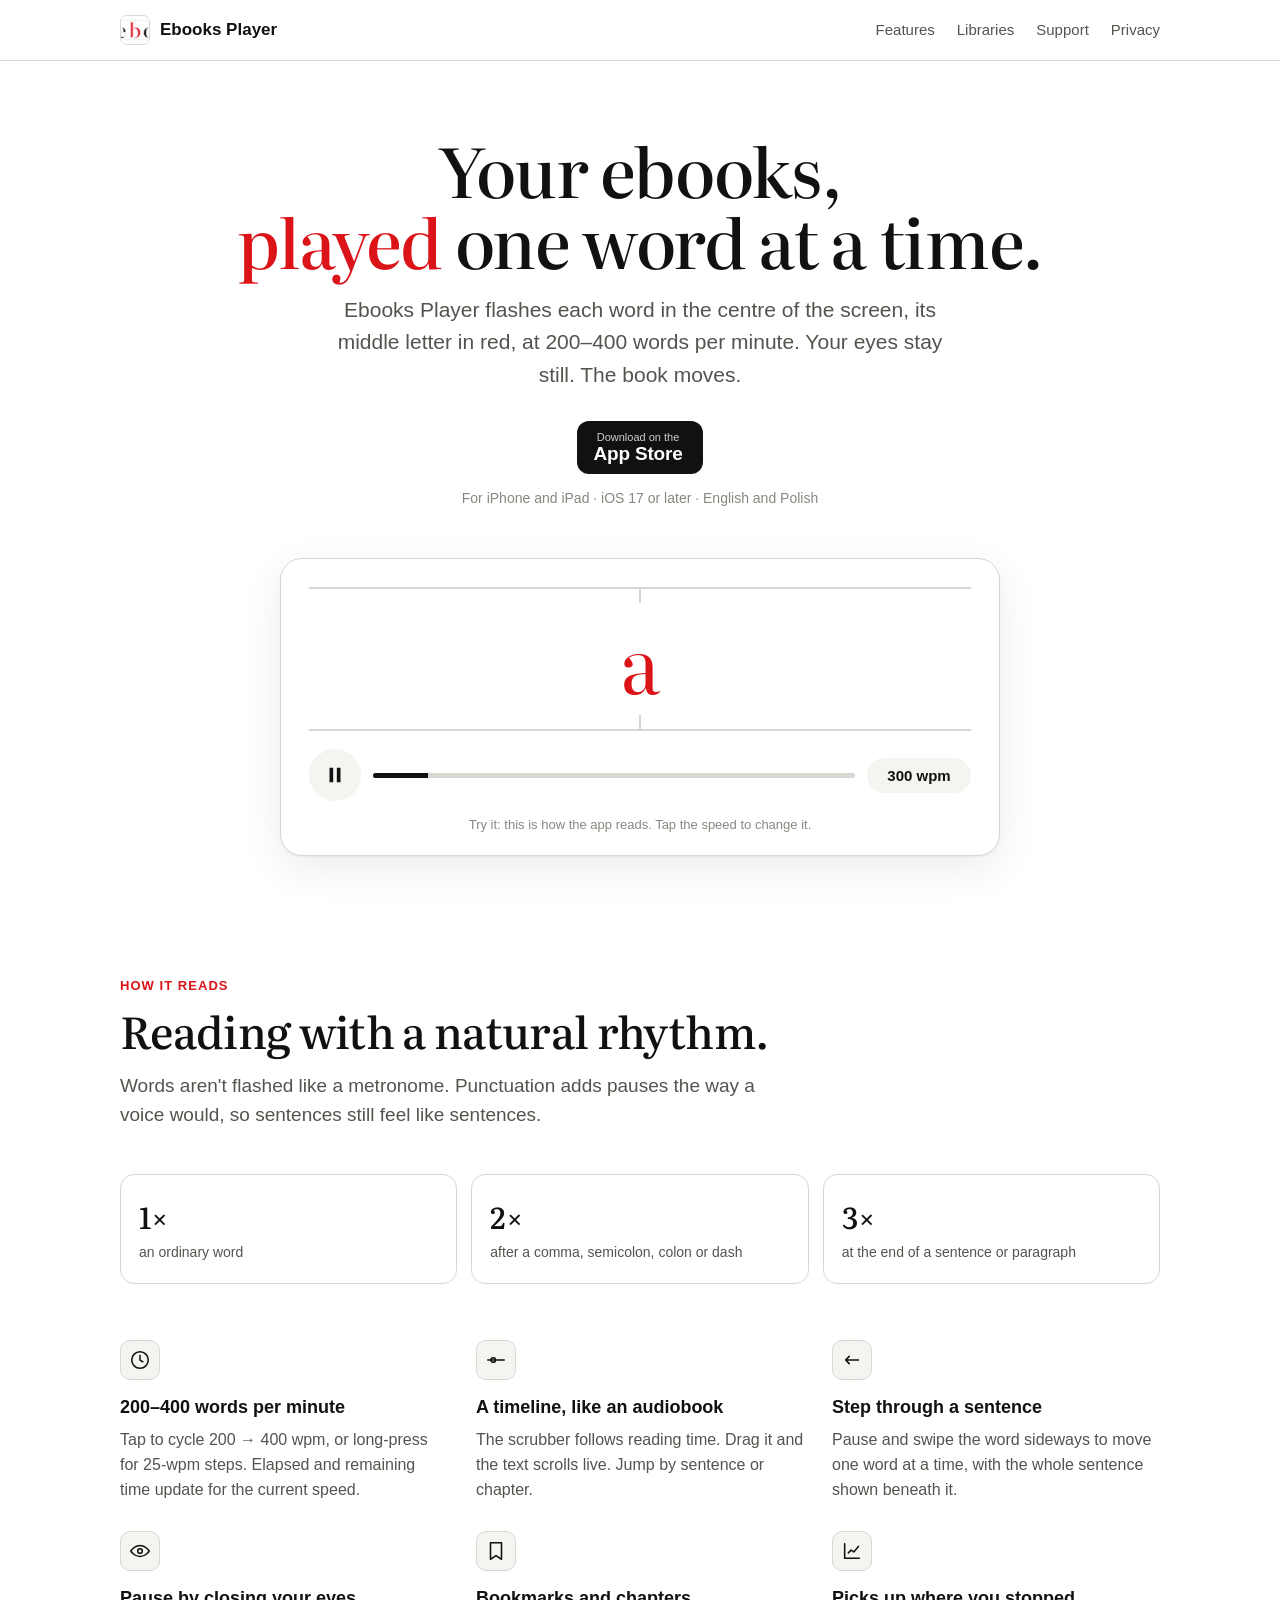
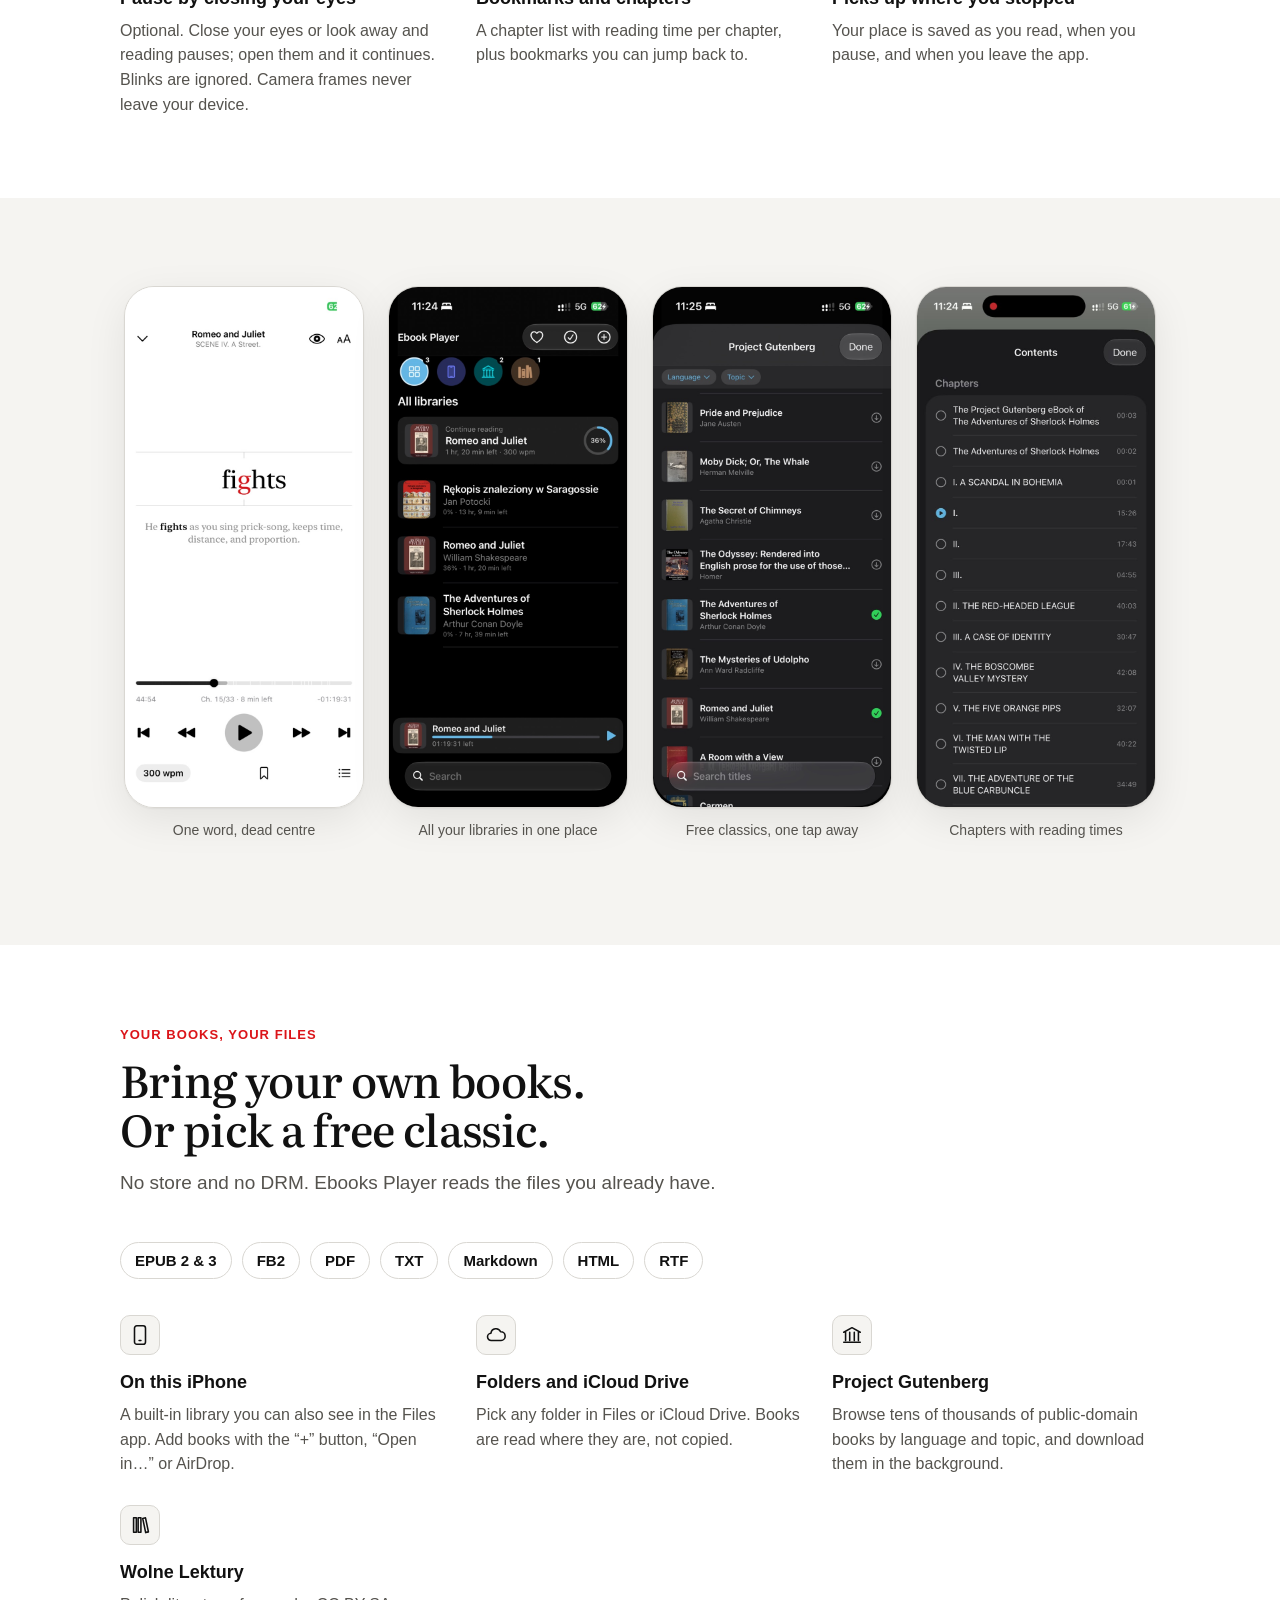
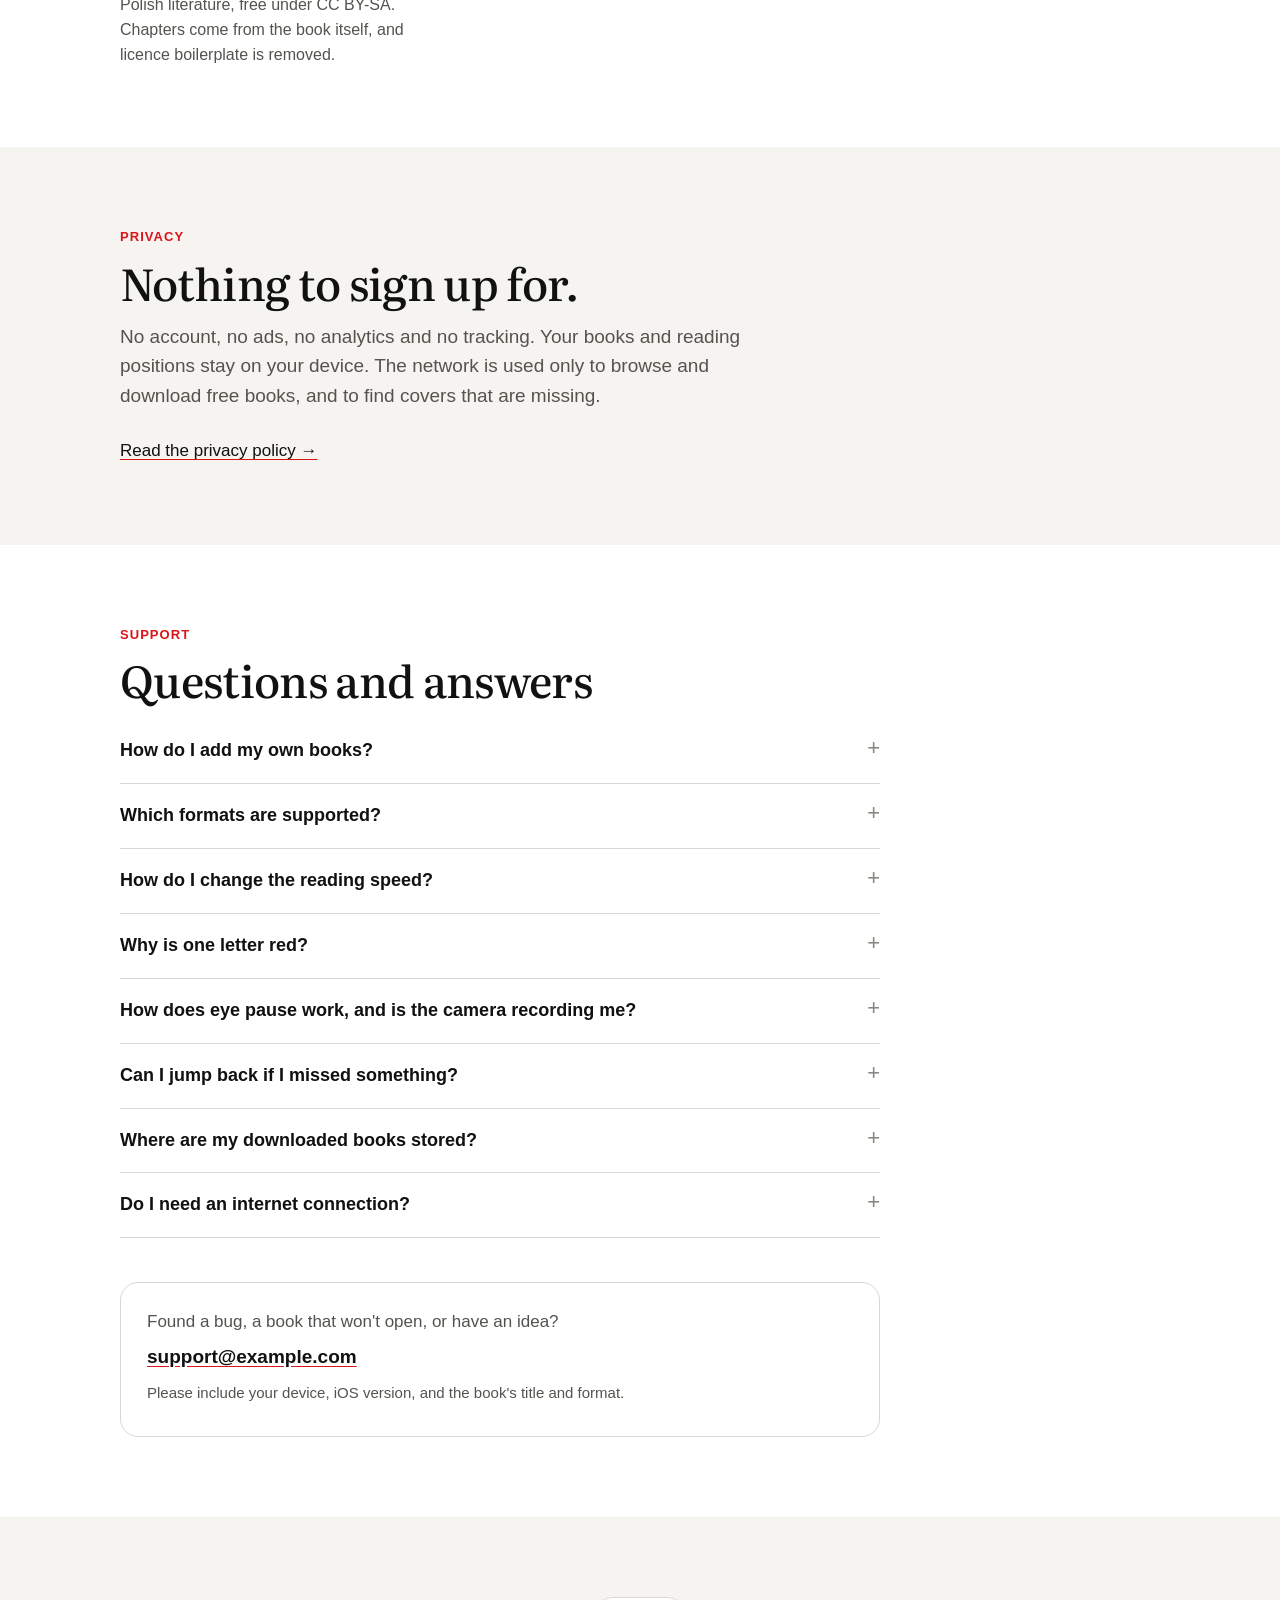
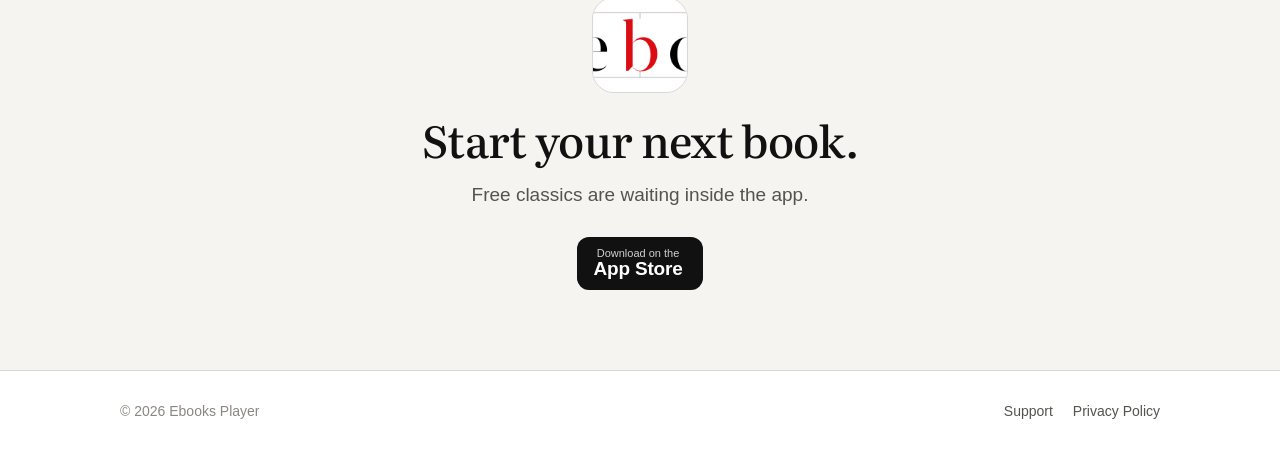
==== index.html @ f1ff6e3a "first commit" ====
<!doctype html>
<html lang="en">
<head>
  <meta charset="utf-8">
  <meta name="viewport" content="width=device-width, initial-scale=1">
  <title>Ebooks Player — read books one word at a time</title>
  <meta name="description" content="Ebooks Player shows your ebooks one word at a time, at 200–400 words per minute. EPUB, FB2, PDF, TXT and more. Free classics from Project Gutenberg and Wolne Lektury. No account, no tracking.">
  <!-- Replace idXXXXXXXXXX with the App Store ID to show Safari's Smart App Banner. -->
  <!-- <meta name="apple-itunes-app" content="app-id=XXXXXXXXXX"> -->
  <meta property="og:title" content="Ebooks Player">
  <meta property="og:description" content="Your ebooks, played one word at a time.">
  <meta property="og:image" content="assets/icon.png">
  <meta name="theme-color" content="#ffffff" media="(prefers-color-scheme: light)">
  <meta name="theme-color" content="#0d0d0d" media="(prefers-color-scheme: dark)">
  <link rel="icon" type="image/png" href="assets/favicon.png">
  <link rel="apple-touch-icon" href="assets/apple-touch-icon.png">
  <link rel="preconnect" href="https://fonts.googleapis.com">
  <link rel="preconnect" href="https://fonts.gstatic.com" crossorigin>
  <link href="https://fonts.googleapis.com/css2?family=Literata:opsz,wght@7..72,400;7..72,500&display=swap" rel="stylesheet">
  <link rel="stylesheet" href="style.css">
</head>
<body>

<header class="site-header">
  <div class="wrap">
    <a class="brand" href="#top"><img src="assets/favicon.png" alt="">Ebooks Player</a>
    <nav class="nav">
      <a class="opt" href="#features">Features</a>
      <a class="opt" href="#libraries">Libraries</a>
      <a href="#support">Support</a>
      <a href="privacy.html">Privacy</a>
    </nav>
  </div>
</header>

<main id="top">

  <div class="hero wrap">
    <h1>Your ebooks,<br><em>played</em> one word at a time.</h1>
    <p class="lede">Ebooks Player flashes each word in the centre of the screen, its middle letter in red, at 200–400 words per minute. Your eyes stay still. The book moves.</p>
    <!-- TODO: replace the href with the App Store link, e.g. https://apps.apple.com/app/idXXXXXXXXXX -->
    <a class="store-btn app-store-link" href="#">
      <span><small>Download on the</small><strong>App Store</strong></span>
    </a>
    <p class="meta">For iPhone and iPad · iOS 17 or later · English and Polish</p>

    <div class="demo" aria-label="Live demo of the reader">
      <div class="demo-frame">
        <div class="word" id="word" aria-live="off"><span class="b"></span><span class="p"></span><span class="a"></span></div>
      </div>
      <div class="demo-controls">
        <button class="demo-play" id="play" aria-label="Pause"></button>
        <div class="demo-progress"><i id="bar"></i></div>
        <button class="pill" id="speed" aria-label="Change speed">300 wpm</button>
      </div>
      <p class="demo-note">Try it: this is how the app reads. Tap the speed to change it.</p>
    </div>
  </div>

  <section id="features">
    <div class="wrap">
      <p class="eyebrow">How it reads</p>
      <h2>Reading with a natural rhythm.</h2>
      <p class="section-lede">Words aren't flashed like a metronome. Punctuation adds pauses the way a voice would, so sentences still feel like sentences.</p>
      <div class="rhythm">
        <div><b>1×</b><span>an ordinary word</span></div>
        <div><b>2×</b><span>after a comma, semicolon, colon or dash</span></div>
        <div><b>3×</b><span>at the end of a sentence or paragraph</span></div>
      </div>

      <div class="grid" style="margin-top:56px">
        <div class="feature">
          <div class="ico"><svg viewBox="0 0 24 24"><circle cx="12" cy="12" r="9"/><path d="M12 7v5l3 2"/></svg></div>
          <h3>200–400 words per minute</h3>
          <p>Tap to cycle 200 → 400 wpm, or long-press for 25-wpm steps. Elapsed and remaining time update for the current speed.</p>
        </div>
        <div class="feature">
          <div class="ico"><svg viewBox="0 0 24 24"><path d="M3 12h18"/><circle cx="9" cy="12" r="2.5"/></svg></div>
          <h3>A timeline, like an audiobook</h3>
          <p>The scrubber follows reading time. Drag it and the text scrolls live. Jump by sentence or chapter.</p>
        </div>
        <div class="feature">
          <div class="ico"><svg viewBox="0 0 24 24"><path d="M5 12h14M5 12l4-4M5 12l4 4"/></svg></div>
          <h3>Step through a sentence</h3>
          <p>Pause and swipe the word sideways to move one word at a time, with the whole sentence shown beneath it.</p>
        </div>
        <div class="feature">
          <div class="ico"><svg viewBox="0 0 24 24"><path d="M2 12s3.5-6 10-6 10 6 10 6-3.5 6-10 6S2 12 2 12z"/><circle cx="12" cy="12" r="2.5"/></svg></div>
          <h3>Pause by closing your eyes</h3>
          <p>Optional. Close your eyes or look away and reading pauses; open them and it continues. Blinks are ignored. Camera frames never leave your device.</p>
        </div>
        <div class="feature">
          <div class="ico"><svg viewBox="0 0 24 24"><path d="M6 3h12v18l-6-4-6 4z"/></svg></div>
          <h3>Bookmarks and chapters</h3>
          <p>A chapter list with reading time per chapter, plus bookmarks you can jump back to.</p>
        </div>
        <div class="feature">
          <div class="ico"><svg viewBox="0 0 24 24"><path d="M4 4v16h16"/><path d="M8 14l3-3 3 2 5-6"/></svg></div>
          <h3>Picks up where you stopped</h3>
          <p>Your place is saved as you read, when you pause, and when you leave the app.</p>
        </div>
      </div>
    </div>
  </section>

  <section class="alt" aria-label="Screenshots">
    <div class="wrap">
      <div class="shots">
        <figure><img src="assets/reader.jpg" alt="The reader showing the word 'fights' with a red 'g' and the sentence below" loading="lazy"><figcaption>One word, dead centre</figcaption></figure>
        <figure><img src="assets/library.jpg" alt="The library with Romeo and Juliet, Sherlock Holmes and a Polish classic" loading="lazy"><figcaption>All your libraries in one place</figcaption></figure>
        <figure><img src="assets/gutenberg.jpg" alt="Browsing Project Gutenberg with download buttons" loading="lazy"><figcaption>Free classics, one tap away</figcaption></figure>
        <figure><img src="assets/contents.jpg" alt="Chapter list of The Adventures of Sherlock Holmes with reading times" loading="lazy"><figcaption>Chapters with reading times</figcaption></figure>
      </div>
    </div>
  </section>

  <section id="libraries">
    <div class="wrap">
      <p class="eyebrow">Your books, your files</p>
      <h2>Bring your own books.<br>Or pick a free classic.</h2>
      <p class="section-lede">No store and no DRM. Ebooks Player reads the files you already have.</p>
      <ul class="chips" aria-label="Supported formats">
        <li>EPUB 2 &amp; 3</li><li>FB2</li><li>PDF</li><li>TXT</li><li>Markdown</li><li>HTML</li><li>RTF</li>
      </ul>
      <div class="grid">
        <div class="feature">
          <div class="ico"><svg viewBox="0 0 24 24"><rect x="6" y="2" width="12" height="20" rx="2.5"/><path d="M11 18h2"/></svg></div>
          <h3>On this iPhone</h3>
          <p>A built-in library you can also see in the Files app. Add books with the “+” button, “Open in…” or AirDrop.</p>
        </div>
        <div class="feature">
          <div class="ico"><svg viewBox="0 0 24 24"><path d="M7 18a4 4 0 0 1-.5-8A5.5 5.5 0 0 1 17 8.5 4.5 4.5 0 0 1 17.5 18z"/></svg></div>
          <h3>Folders and iCloud Drive</h3>
          <p>Pick any folder in Files or iCloud Drive. Books are read where they are, not copied.</p>
        </div>
        <div class="feature">
          <div class="ico"><svg viewBox="0 0 24 24"><path d="M3 9l9-5 9 5M5 9v9M9.5 9v9M14.5 9v9M19 9v9M3 20h18"/></svg></div>
          <h3>Project Gutenberg</h3>
          <p>Browse tens of thousands of public-domain books by language and topic, and download them in the background.</p>
        </div>
        <div class="feature">
          <div class="ico"><svg viewBox="0 0 24 24"><path d="M5 4h3v16H5zM10 4h3v16h-3zM15 5l3-.8 3.2 15.3-3 .8z"/></svg></div>
          <h3>Wolne Lektury</h3>
          <p>Polish literature, free under CC BY-SA. Chapters come from the book itself, and licence boilerplate is removed.</p>
        </div>
      </div>
    </div>
  </section>

  <section class="alt">
    <div class="wrap">
      <p class="eyebrow">Privacy</p>
      <h2>Nothing to sign up for.</h2>
      <p class="section-lede" style="margin-bottom:28px">No account, no ads, no analytics and no tracking. Your books and reading positions stay on your device. The network is used only to browse and download free books, and to find covers that are missing.</p>
      <a href="privacy.html">Read the privacy policy →</a>
    </div>
  </section>

  <section id="support">
    <div class="wrap">
      <p class="eyebrow">Support</p>
      <h2>Questions and answers</h2>
      <div class="faq">
        <details>
          <summary>How do I add my own books?</summary>
          <p>Tap “+” on the home screen and choose a file or a folder. You can also share a book to Ebooks Player from another app with “Open in…”, send it by AirDrop, or copy it into the Ebooks Player folder in the Files app.</p>
        </details>
        <details>
          <summary>Which formats are supported?</summary>
          <p>EPUB 2 and 3, FB2, PDF, TXT, Markdown, HTML and RTF. Books protected with DRM can't be opened. Scanned PDFs without a text layer have no words to show.</p>
        </details>
        <details>
          <summary>How do I change the reading speed?</summary>
          <p>Tap the “wpm” button in the reader to cycle through 200, 250, 300, 350 and 400 words per minute. Long-press it to adjust in steps of 25.</p>
        </details>
        <details>
          <summary>Why is one letter red?</summary>
          <p>The red letter is the middle of the word, and it always sits at the exact centre of the screen. Your eyes stay on one spot and don't have to jump along a line.</p>
        </details>
        <details>
          <summary>How does eye pause work, and is the camera recording me?</summary>
          <p>Eye pause is off until you turn it on with the eye button in the reader. It uses the front camera to notice when your eyes are closed (for about half a second) or when you look away (for about 1.5 seconds). Frames are analysed on the device and are never saved or sent anywhere. The camera turns off after 5 minutes of eye pause.</p>
        </details>
        <details>
          <summary>Can I jump back if I missed something?</summary>
          <p>Yes. Go back a sentence or a chapter with the buttons, drag the timeline, or pause and swipe the word to step back one word at a time.</p>
        </details>
        <details>
          <summary>Where are my downloaded books stored?</summary>
          <p>In the “On this iPhone” library, which is also visible in the Files app under Ebooks Player. They're ordinary files, so you can back them up or move them.</p>
        </details>
        <details>
          <summary>Do I need an internet connection?</summary>
          <p>Only to browse and download from Project Gutenberg or Wolne Lektury, and to find missing covers. Reading works fully offline.</p>
        </details>
      </div>

      <div class="contact-card">
        <p>Found a bug, a book that won't open, or have an idea?</p>
        <!-- TODO: replace with your support address -->
        <a href="mailto:support@example.com">support@example.com</a>
        <p style="margin-top:10px;font-size:15px">Please include your device, iOS version, and the book's title and format.</p>
      </div>
    </div>
  </section>

  <section class="alt cta">
    <div class="wrap">
      <img src="assets/icon.png" alt="Ebooks Player icon">
      <h2>Start your next book.</h2>
      <p class="section-lede" style="margin:0 auto 28px">Free classics are waiting inside the app.</p>
      <a class="store-btn app-store-link" href="#">
        <span><small>Download on the</small><strong>App Store</strong></span>
      </a>
    </div>
  </section>

</main>

<footer>
  <div class="wrap">
    <span>© 2026 Ebooks Player</span>
    <nav>
      <a href="#support">Support</a>
      <a href="privacy.html">Privacy Policy</a>
    </nav>
  </div>
</footer>

<script>
(() => {
  const TEXT = "It is a truth universally acknowledged, that a single man in possession of a good fortune, must be in want of a wife. However little known the feelings or views of such a man may be on his first entering a neighbourhood, this truth is so well fixed in the minds of the surrounding families, that he is considered the rightful property of some one or other of their daughters.";
  const words = TEXT.split(/\s+/);
  const isLetter = c => /[\p{L}\p{N}]/u.test(c);

  // Same rules as the app: pivot is the middle letter ignoring punctuation;
  // pauses are 1 unit, 2 after , ; : or a dash, 3 after a sentence end.
  const parts = w => {
    const cs = [...w];
    let first = cs.findIndex(isLetter), last = cs.length - 1;
    while (last > 0 && !isLetter(cs[last])) last--;
    if (first < 0) first = last = 0;
    const p = first + Math.floor((last - first) / 2);
    return [cs.slice(0, p).join(""), cs[p], cs.slice(p + 1).join("")];
  };
  const units = w => /[.!?…]["'”’)]*$/.test(w) ? 3 : /[,;:—–-]["'”’)]*$/.test(w) ? 2 : 1;

  const el = document.getElementById("word");
  const [b, p, a] = el.children;
  const bar = document.getElementById("bar");
  const play = document.getElementById("play");
  const speed = document.getElementById("speed");
  const ICON_PLAY = '<svg viewBox="0 0 24 24"><path d="M7 4.5v15l13-7.5z"/></svg>';
  const ICON_PAUSE = '<svg viewBox="0 0 24 24"><path d="M6 4h4v16H6zM14 4h4v16h-4z"/></svg>';
  const speeds = [200, 250, 300, 350, 400];
  let wpm = 300, i = 0, timer = null;

  const show = k => {
    const [x, y, z] = parts(words[k]);
    b.textContent = x; p.textContent = y; a.textContent = z;
    bar.style.width = ((k + 1) / words.length * 100) + "%";
  };
  const tick = () => {
    show(i);
    const delay = units(words[i]) * 60000 / wpm;
    i = (i + 1) % words.length;
    timer = setTimeout(tick, i === 0 ? delay + 1200 : delay);
  };
  const setPlaying = on => {
    clearTimeout(timer); timer = null;
    if (on) tick();
    play.innerHTML = on ? ICON_PAUSE : ICON_PLAY;
    play.setAttribute("aria-label", on ? "Pause" : "Play");
  };

  play.onclick = () => setPlaying(!timer);
  el.onclick = () => setPlaying(!timer);
  speed.onclick = () => {
    wpm = speeds[(speeds.indexOf(wpm) + 1) % speeds.length];
    speed.textContent = wpm + " wpm";
  };

  show(0);
  const reduce = matchMedia("(prefers-reduced-motion: reduce)").matches;
  setPlaying(!reduce);
  document.addEventListener("visibilitychange", () => { if (document.hidden) setPlaying(false); });
})();
</script>
</body>
</html>
---- style.css ----
:root {
  --bg: #ffffff;
  --bg-soft: #f5f4f1;
  --ink: #111111;
  --ink-2: #55534e;
  --ink-3: #8a8780;
  --rule: #d9d7d2;
  --red: #db1419;
  --card: #ffffff;
  --shadow: 0 1px 2px rgba(0,0,0,.05), 0 12px 40px rgba(0,0,0,.08);
  --serif: "Literata", Georgia, "Times New Roman", serif;
  --sans: -apple-system, BlinkMacSystemFont, "SF Pro Text", "Inter", "Segoe UI", Roboto, sans-serif;
  --max: 1080px;
  color-scheme: light dark;
}
@media (prefers-color-scheme: dark) {
  :root {
    --bg: #0d0d0d;
    --bg-soft: #171716;
    --ink: #f2f1ee;
    --ink-2: #b4b1aa;
    --ink-3: #7d7a74;
    --rule: #34332f;
    --red: #ff3b3f;
    --card: #1b1b1a;
    --shadow: 0 1px 2px rgba(0,0,0,.4), 0 12px 40px rgba(0,0,0,.5);
  }
}

* { box-sizing: border-box; }
html { -webkit-text-size-adjust: 100%; scroll-behavior: smooth; }
body {
  margin: 0;
  background: var(--bg);
  color: var(--ink);
  font: 17px/1.55 var(--sans);
  -webkit-font-smoothing: antialiased;
}
img { max-width: 100%; display: block; }
a { color: inherit; text-decoration-color: var(--red); text-underline-offset: 3px; }
a:hover { color: var(--red); }

.wrap { max-width: var(--max); margin: 0 auto; padding: 0 20px; }

/* Header */
.site-header {
  position: sticky; top: 0; z-index: 10;
  background: color-mix(in srgb, var(--bg) 85%, transparent);
  backdrop-filter: saturate(1.4) blur(14px);
  -webkit-backdrop-filter: saturate(1.4) blur(14px);
  border-bottom: 1px solid var(--rule);
}
.site-header .wrap { display: flex; align-items: center; justify-content: space-between; height: 60px; gap: 16px; }
.brand { display: flex; align-items: center; gap: 10px; font-weight: 600; text-decoration: none; }
.brand img { width: 30px; height: 30px; border-radius: 7px; border: 1px solid var(--rule); }
.nav { display: flex; gap: 22px; font-size: 15px; }
.nav a { text-decoration: none; color: var(--ink-2); }
.nav a:hover { color: var(--ink); }
@media (max-width: 560px) { .nav .opt { display: none; } }

/* Buttons */
.store-btn {
  display: inline-flex; align-items: center; gap: 10px;
  background: var(--ink); color: var(--bg);
  padding: 10px 20px 10px 16px; border-radius: 12px;
  text-decoration: none; line-height: 1.1;
}
.store-btn:hover { color: var(--bg); opacity: .88; }
.store-btn svg { width: 24px; height: 24px; fill: currentColor; flex: none; }
.store-btn small { display: block; font-size: 11px; opacity: .8; }
.store-btn strong { display: block; font-size: 19px; font-weight: 600; letter-spacing: -.01em; }

/* Hero */
.hero { padding-top: 72px; padding-bottom: 40px; text-align: center; }
.hero h1 {
  font-family: var(--serif); font-weight: 500;
  font-size: clamp(38px, 7vw, 68px); line-height: 1.05; letter-spacing: -.02em;
  margin: 0 0 18px;
}
.hero h1 em { font-style: normal; color: var(--red); }
.hero .lede { font-size: clamp(18px, 2.4vw, 21px); color: var(--ink-2); max-width: 620px; margin: 0 auto 30px; }
.hero .meta { margin-top: 14px; font-size: 14px; color: var(--ink-3); }

/* Live demo */
.demo {
  max-width: 720px; margin: 48px auto 0;
  background: var(--card); border: 1px solid var(--rule); border-radius: 22px;
  box-shadow: var(--shadow); padding: 28px 0 20px;
}
.demo-frame { position: relative; border-top: 2px solid var(--rule); border-bottom: 2px solid var(--rule); margin: 0 28px; }
.demo-frame::before, .demo-frame::after {
  content: ""; position: absolute; left: 50%; width: 2px; height: 14px; background: var(--rule); transform: translateX(-1px);
}
.demo-frame::before { top: 0; }
.demo-frame::after { bottom: 0; }
.word {
  display: grid; grid-template-columns: 1fr auto 1fr; align-items: baseline;
  font-family: var(--serif); font-size: clamp(44px, 9vw, 76px); line-height: 1;
  padding: 34px 0 30px; white-space: pre;
}
.word .b { text-align: right; }
.word .p { color: var(--red); }
.word .a { text-align: left; }
.demo-controls { display: flex; align-items: center; justify-content: space-between; gap: 12px; padding: 18px 28px 0; }
.demo-play {
  width: 52px; height: 52px; border-radius: 50%; border: 0; cursor: pointer;
  background: var(--bg-soft); color: var(--ink); display: grid; place-items: center;
}
.demo-play svg { width: 22px; height: 22px; fill: currentColor; }
.pill {
  border: 0; cursor: pointer; font: 600 15px var(--sans);
  background: var(--bg-soft); color: var(--ink); padding: 9px 16px; border-radius: 999px;
  font-variant-numeric: tabular-nums; min-width: 104px;
}
.demo-progress { flex: 1; height: 5px; border-radius: 3px; background: var(--rule); overflow: hidden; }
.demo-progress i { display: block; height: 100%; width: 0; background: var(--ink); }
.demo-note { font-size: 13px; color: var(--ink-3); text-align: center; margin: 14px 20px 0; }

/* Sections */
section { padding: 80px 0; }
section.alt { background: var(--bg-soft); }
.eyebrow { font-size: 13px; font-weight: 600; letter-spacing: .08em; text-transform: uppercase; color: var(--red); margin: 0 0 10px; }
h2 { font-family: var(--serif); font-weight: 500; font-size: clamp(30px, 4.5vw, 44px); line-height: 1.1; letter-spacing: -.015em; margin: 0 0 16px; }
h3 { font-size: 18px; margin: 0 0 6px; }
.section-lede { color: var(--ink-2); font-size: 19px; max-width: 640px; margin: 0 0 44px; }

.grid { display: grid; gap: 28px; grid-template-columns: repeat(auto-fit, minmax(240px, 1fr)); }
.feature p { margin: 0; color: var(--ink-2); font-size: 16px; }
.feature .ico { width: 40px; height: 40px; border-radius: 10px; background: var(--bg); border: 1px solid var(--rule); display: grid; place-items: center; margin-bottom: 14px; }
section:not(.alt) .feature .ico { background: var(--bg-soft); }
.feature .ico svg { width: 22px; height: 22px; stroke: var(--ink); fill: none; stroke-width: 1.7; stroke-linecap: round; stroke-linejoin: round; }

/* Rhythm table */
.rhythm { display: grid; grid-template-columns: repeat(3, 1fr); gap: 14px; margin-top: 8px; }
.rhythm div { background: var(--card); border: 1px solid var(--rule); border-radius: 14px; padding: 18px; }
.rhythm b { font-family: var(--serif); font-size: 30px; font-weight: 500; display: block; }
.rhythm span { font-size: 14px; color: var(--ink-2); }
@media (max-width: 560px) { .rhythm { grid-template-columns: 1fr; } }

/* Screenshots */
.shots { display: flex; gap: 24px; overflow-x: auto; scroll-snap-type: x mandatory; padding: 8px 20px 24px; margin: 0 -20px; }
.shots figure { margin: 0; flex: 0 0 240px; scroll-snap-align: center; }
.shots img { border-radius: 30px; border: 1px solid var(--rule); box-shadow: var(--shadow); aspect-ratio: 1206 / 2622; object-fit: cover; width: 100%; }
.shots figcaption { font-size: 14px; color: var(--ink-2); text-align: center; margin-top: 12px; }
@media (min-width: 1080px) { .shots { justify-content: center; overflow: visible; } }

/* Formats */
.chips { display: flex; flex-wrap: wrap; gap: 10px; margin: 0 0 36px; padding: 0; list-style: none; }
.chips li { border: 1px solid var(--rule); border-radius: 999px; padding: 6px 14px; font-size: 15px; font-weight: 600; background: var(--card); }

/* FAQ */
.faq { max-width: 760px; }
.faq details { border-bottom: 1px solid var(--rule); padding: 18px 0; }
.faq summary { cursor: pointer; font-weight: 600; font-size: 18px; list-style: none; display: flex; justify-content: space-between; gap: 16px; }
.faq summary::-webkit-details-marker { display: none; }
.faq summary::after { content: "+"; color: var(--ink-3); font-weight: 400; font-size: 22px; line-height: 1; }
.faq details[open] summary::after { content: "–"; }
.faq details p { color: var(--ink-2); margin: 10px 0 0; }

.contact-card { margin-top: 44px; background: var(--card); border: 1px solid var(--rule); border-radius: 18px; padding: 26px; max-width: 760px; }
.contact-card p { margin: 0 0 6px; color: var(--ink-2); }
.contact-card a { font-weight: 600; font-size: 19px; color: var(--ink); }

/* CTA + footer */
.cta { text-align: center; }
.cta img { width: 96px; height: 96px; border-radius: 22px; margin: 0 auto 22px; border: 1px solid var(--rule); }
footer { border-top: 1px solid var(--rule); padding: 30px 0 40px; font-size: 14px; color: var(--ink-3); }
footer .wrap { display: flex; flex-wrap: wrap; gap: 12px 28px; justify-content: space-between; }
footer nav { display: flex; gap: 20px; }
footer a { color: var(--ink-2); text-decoration: none; }

/* Legal page */
.legal { max-width: 720px; padding: 56px 20px 80px; margin: 0 auto; }
.legal h1 { font-family: var(--serif); font-weight: 500; font-size: clamp(34px, 5vw, 48px); letter-spacing: -.015em; margin: 0 0 6px; }
.legal .updated { color: var(--ink-3); margin: 0 0 36px; }
.legal h2 { font-size: 24px; margin: 40px 0 10px; }
.legal p, .legal li { color: var(--ink-2); }
.legal .summary { background: var(--bg-soft); border-left: 3px solid var(--red); border-radius: 0 12px 12px 0; padding: 16px 20px; color: var(--ink); }

@media (prefers-reduced-motion: reduce) { html { scroll-behavior: auto; } }
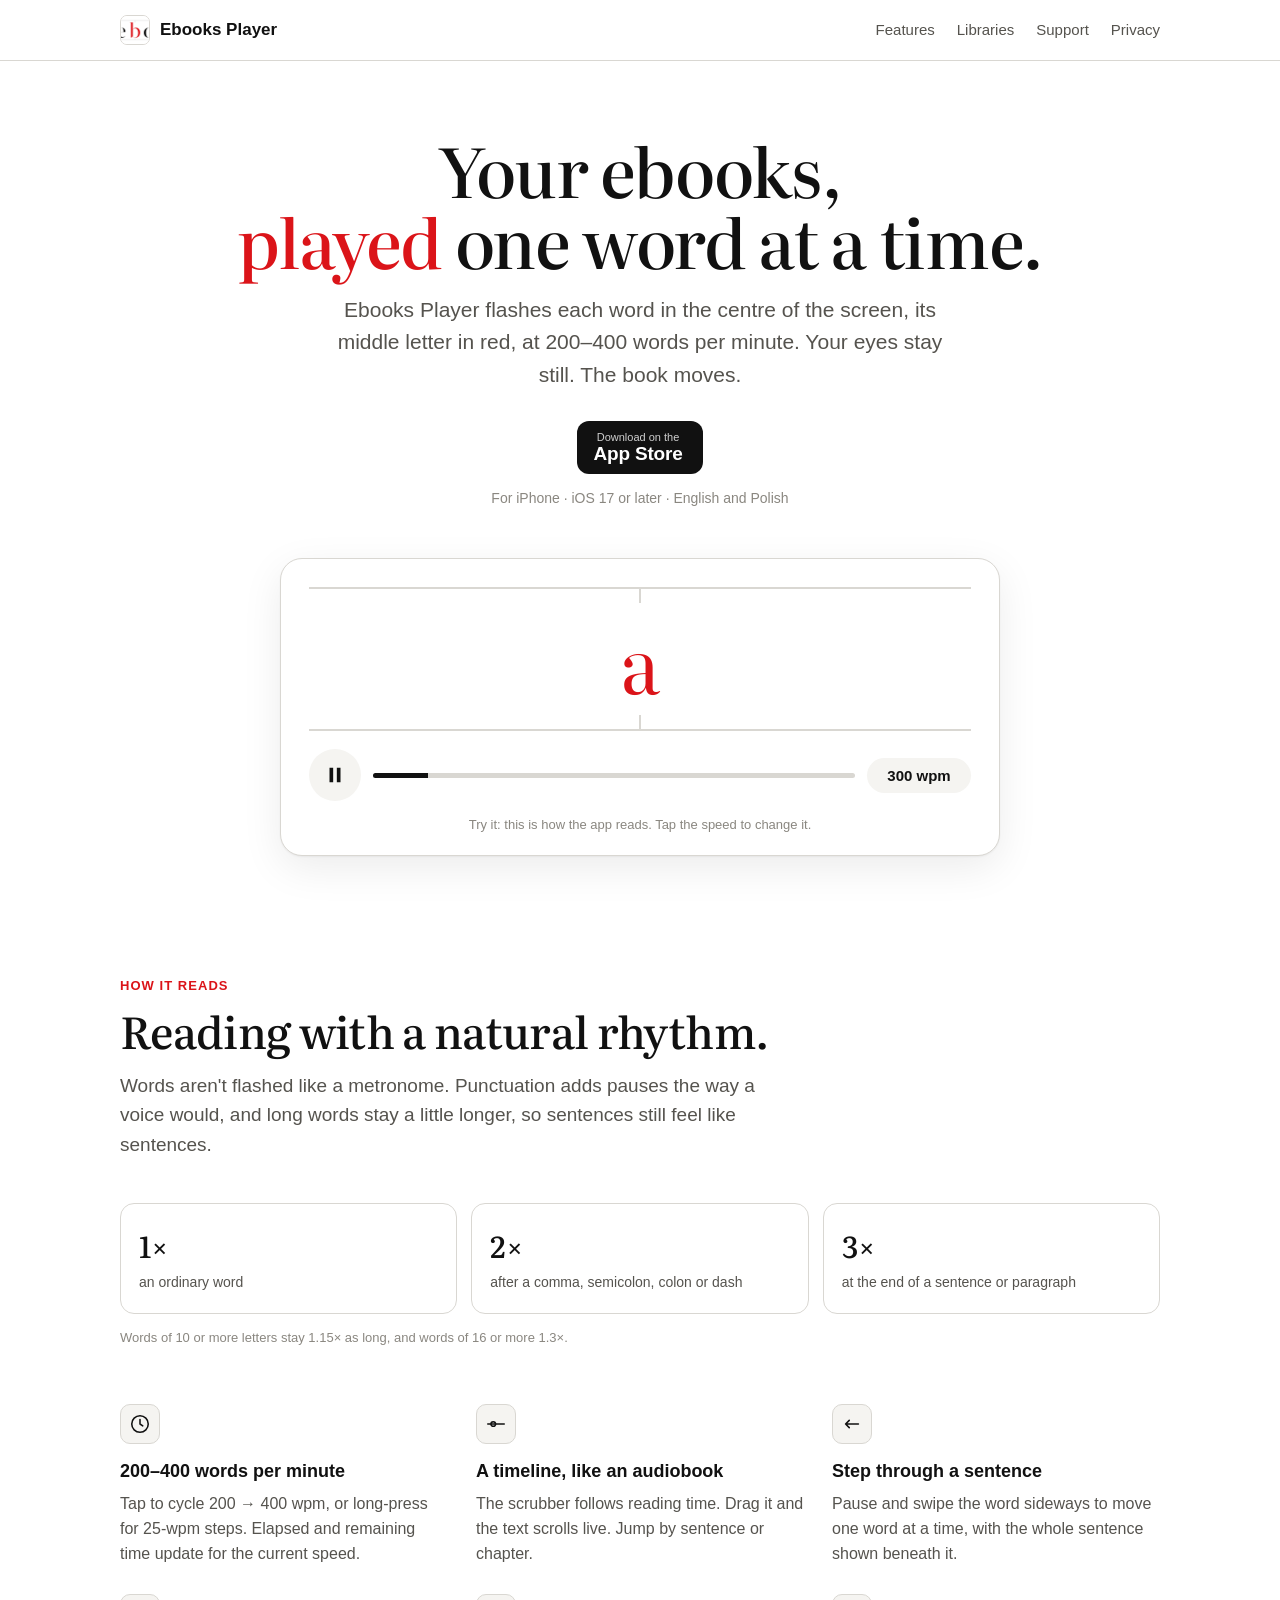
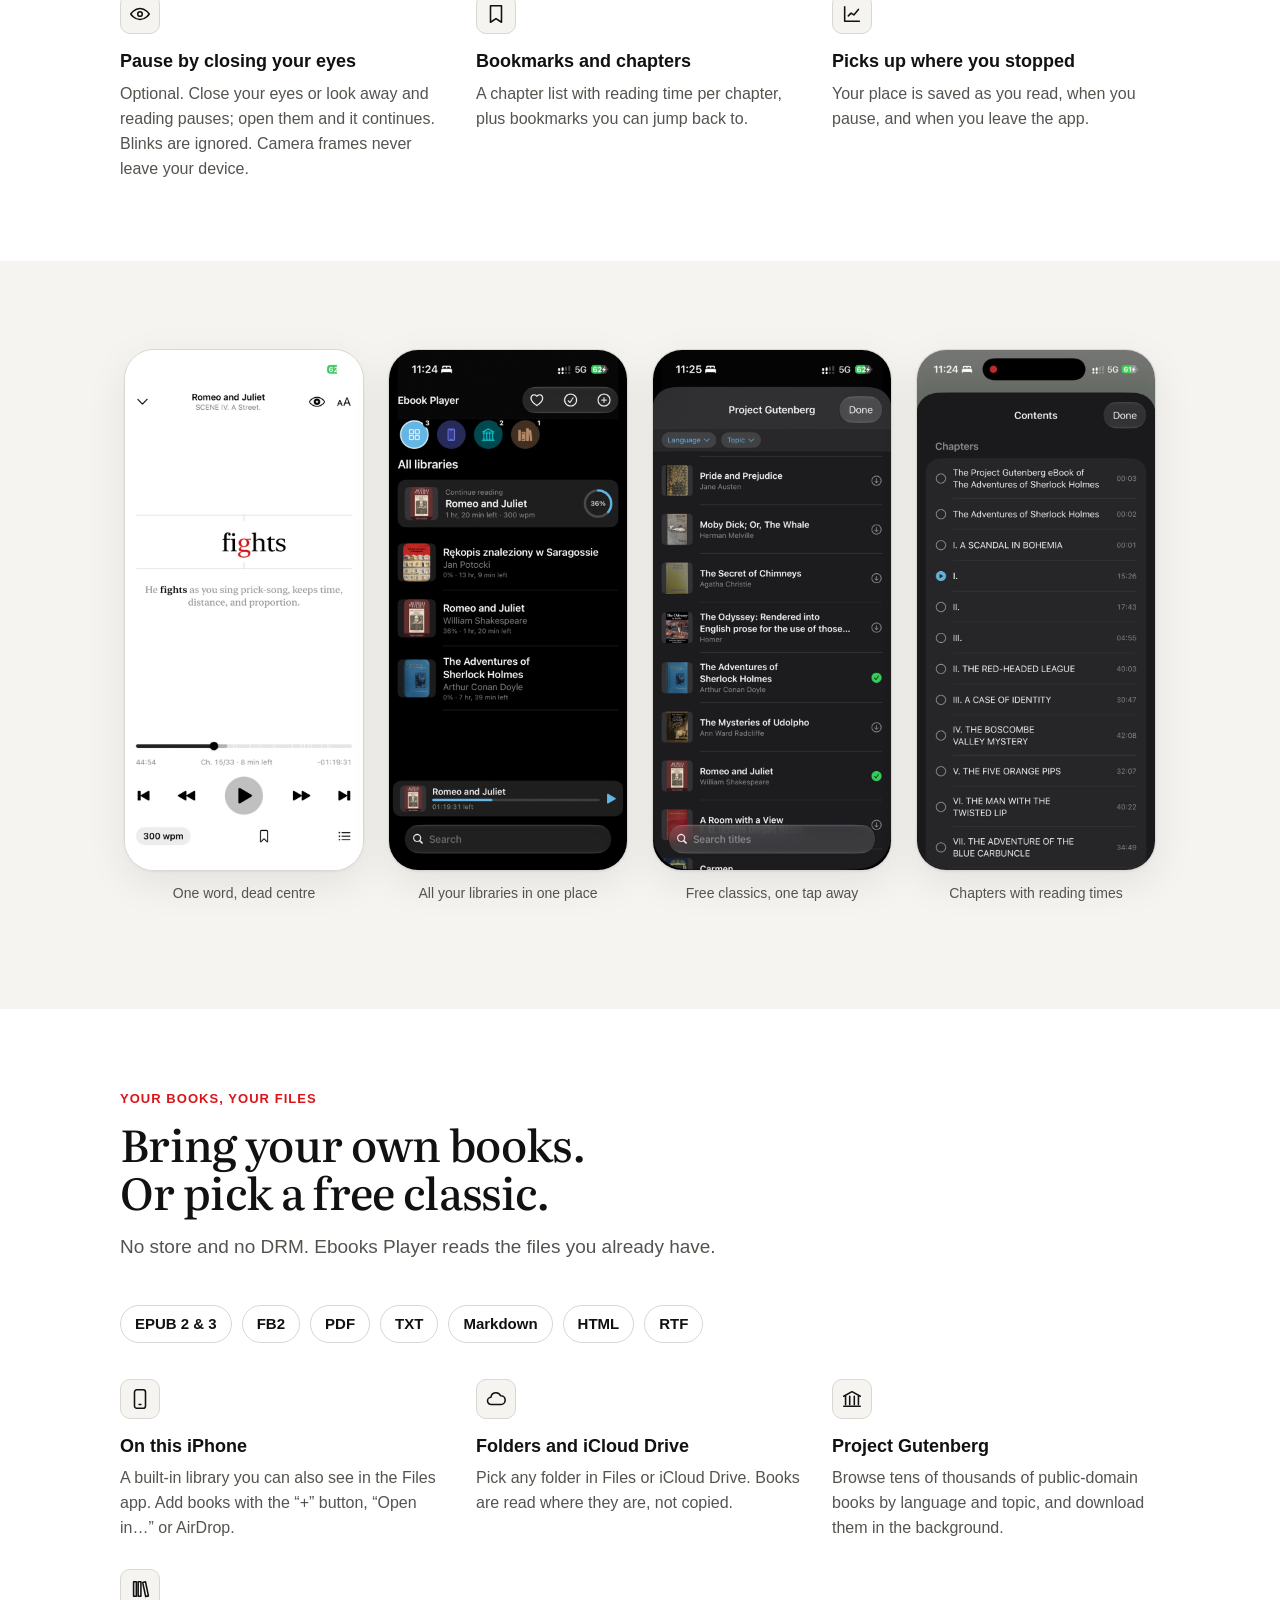
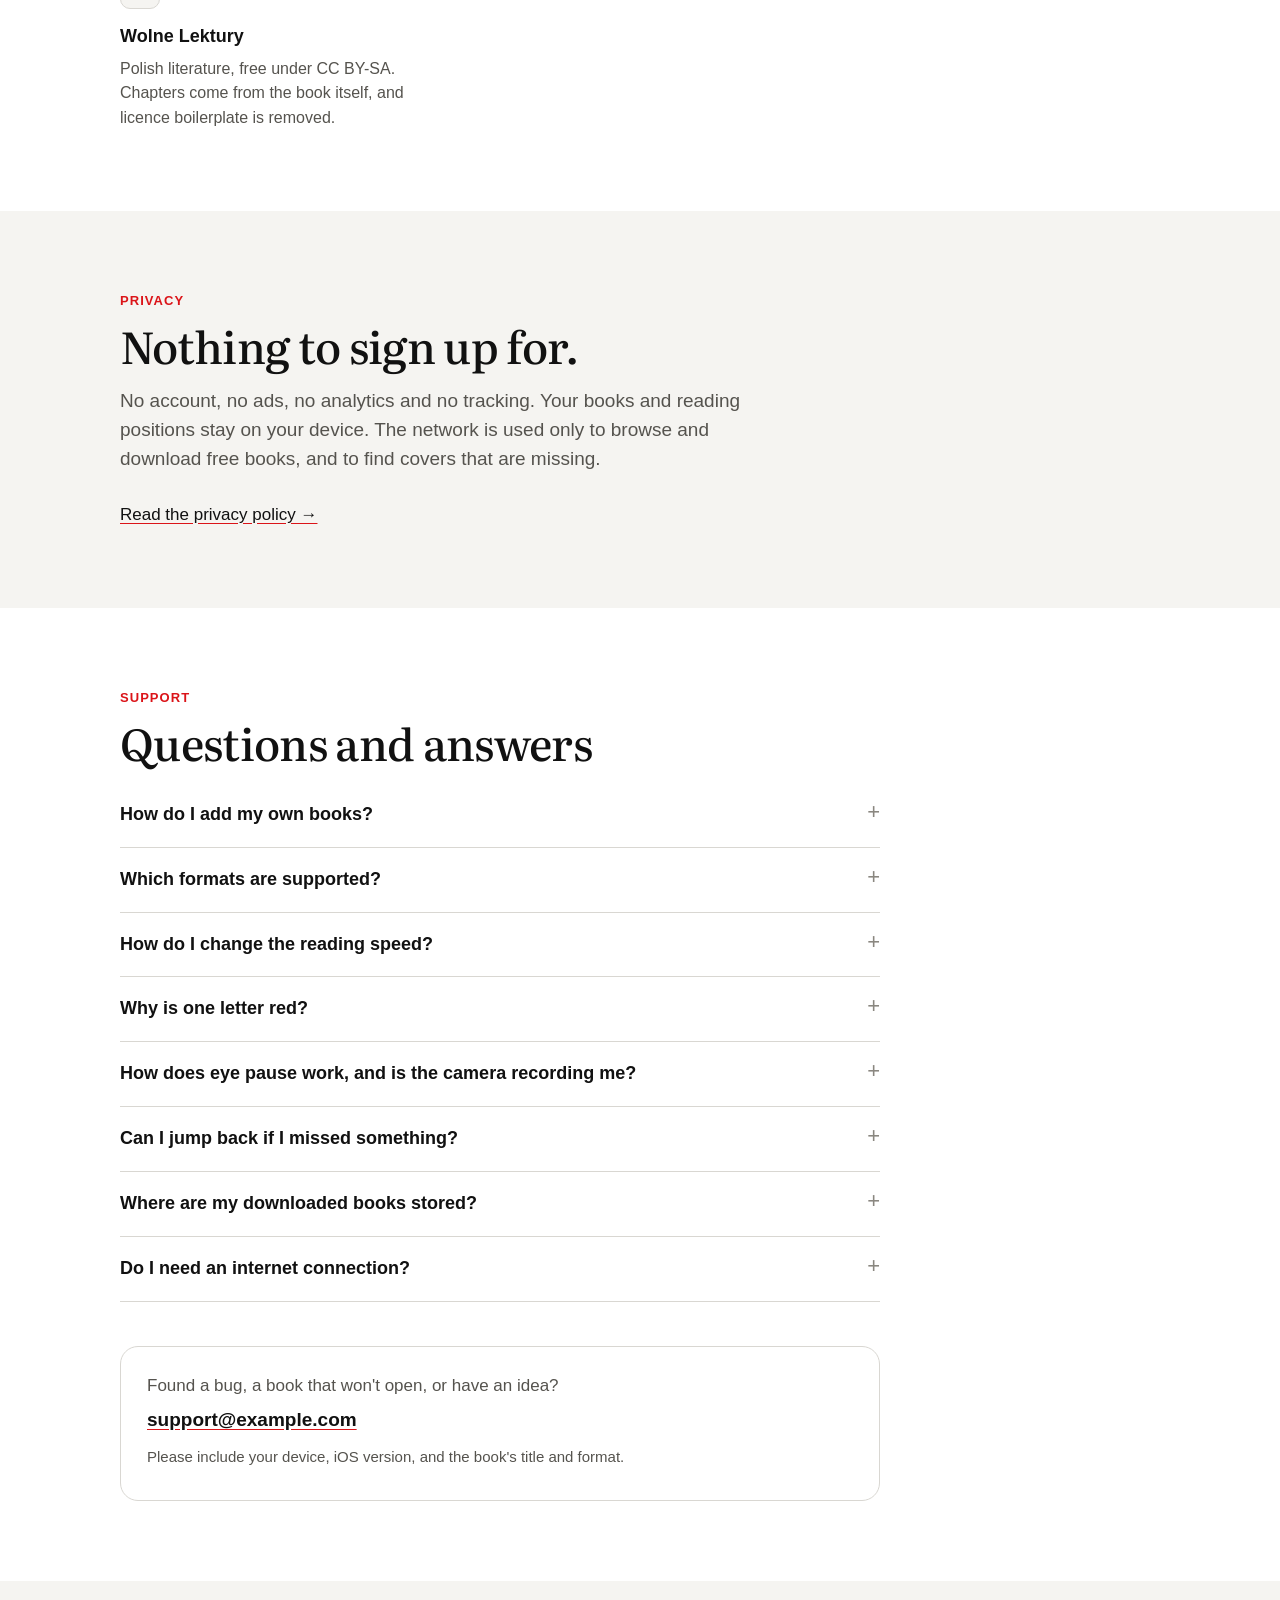
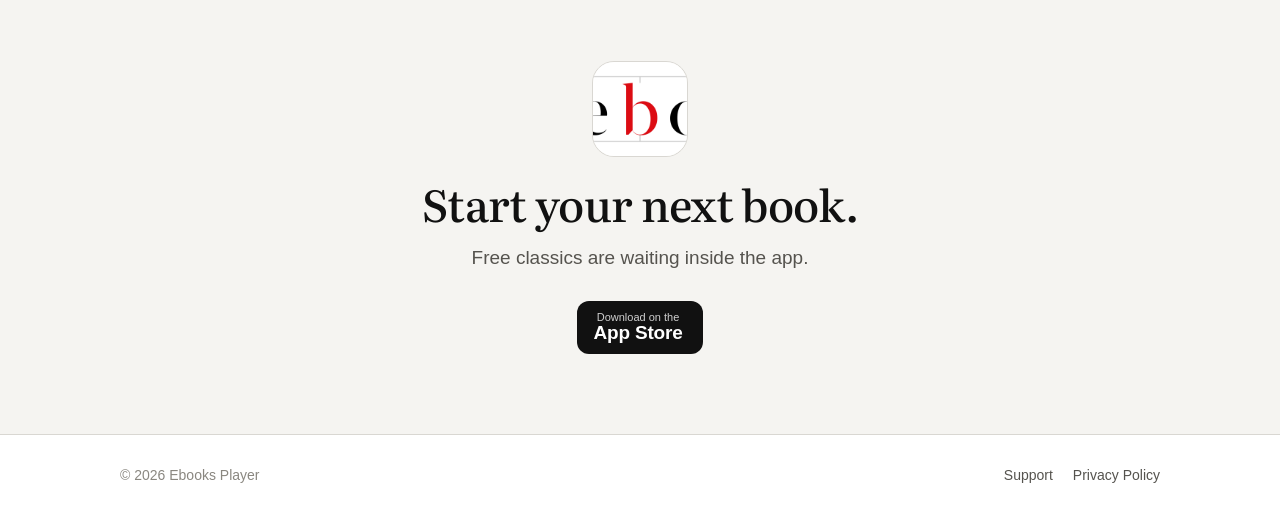
==== commit 06dea845: "link" ====
--- a/index.html
+++ b/index.html
@@ -5,8 +5,7 @@
   <meta name="viewport" content="width=device-width, initial-scale=1">
   <title>Ebooks Player — read books one word at a time</title>
   <meta name="description" content="Ebooks Player shows your ebooks one word at a time, at 200–400 words per minute. EPUB, FB2, PDF, TXT and more. Free classics from Project Gutenberg and Wolne Lektury. No account, no tracking.">
-  <!-- Replace idXXXXXXXXXX with the App Store ID to show Safari's Smart App Banner. -->
-  <!-- <meta name="apple-itunes-app" content="app-id=XXXXXXXXXX"> -->
+  <meta name="apple-itunes-app" content="app-id=6816252987">
   <meta property="og:title" content="Ebooks Player">
   <meta property="og:description" content="Your ebooks, played one word at a time.">
   <meta property="og:image" content="assets/icon.png">
@@ -38,11 +37,10 @@
   <div class="hero wrap">
     <h1>Your ebooks,<br><em>played</em> one word at a time.</h1>
     <p class="lede">Ebooks Player flashes each word in the centre of the screen, its middle letter in red, at 200–400 words per minute. Your eyes stay still. The book moves.</p>
-    <!-- TODO: replace the href with the App Store link, e.g. https://apps.apple.com/app/idXXXXXXXXXX -->
-    <a class="store-btn app-store-link" href="#">
+    <a class="store-btn app-store-link" href="https://apps.apple.com/us/app/ebooks-player/id6816252987">
       <span><small>Download on the</small><strong>App Store</strong></span>
     </a>
-    <p class="meta">For iPhone and iPad · iOS 17 or later · English and Polish</p>
+    <p class="meta">For iPhone · iOS 17 or later · English and Polish</p>
 
     <div class="demo" aria-label="Live demo of the reader">
       <div class="demo-frame">
@@ -61,12 +59,13 @@
     <div class="wrap">
       <p class="eyebrow">How it reads</p>
       <h2>Reading with a natural rhythm.</h2>
-      <p class="section-lede">Words aren't flashed like a metronome. Punctuation adds pauses the way a voice would, so sentences still feel like sentences.</p>
+      <p class="section-lede">Words aren't flashed like a metronome. Punctuation adds pauses the way a voice would, and long words stay a little longer, so sentences still feel like sentences.</p>
       <div class="rhythm">
         <div><b>1×</b><span>an ordinary word</span></div>
         <div><b>2×</b><span>after a comma, semicolon, colon or dash</span></div>
         <div><b>3×</b><span>at the end of a sentence or paragraph</span></div>
       </div>
+      <p class="demo-note" style="text-align:left;margin:14px 0 0">Words of 10 or more letters stay 1.15× as long, and words of 16 or more 1.3×.</p>
 
       <div class="grid" style="margin-top:56px">
         <div class="feature">
@@ -209,7 +208,7 @@
       <img src="assets/icon.png" alt="Ebooks Player icon">
       <h2>Start your next book.</h2>
       <p class="section-lede" style="margin:0 auto 28px">Free classics are waiting inside the app.</p>
-      <a class="store-btn app-store-link" href="#">
+      <a class="store-btn app-store-link" href="https://apps.apple.com/us/app/ebooks-player/id6816252987">
         <span><small>Download on the</small><strong>App Store</strong></span>
       </a>
     </div>
@@ -234,7 +233,8 @@
   const isLetter = c => /[\p{L}\p{N}]/u.test(c);
 
   // Same rules as the app: pivot is the middle letter ignoring punctuation;
-  // pauses are 1 unit, 2 after , ; : or a dash, 3 after a sentence end.
+  // pauses are 1 unit, 2 after , ; : or a dash, 3 after a sentence end,
+  // stretched 1.15× for 10+ letters and 1.3× for 16+.
   const parts = w => {
     const cs = [...w];
     let first = cs.findIndex(isLetter), last = cs.length - 1;
@@ -243,7 +243,11 @@
     const p = first + Math.floor((last - first) / 2);
     return [cs.slice(0, p).join(""), cs[p], cs.slice(p + 1).join("")];
   };
-  const units = w => /[.!?…]["'”’)]*$/.test(w) ? 3 : /[,;:—–-]["'”’)]*$/.test(w) ? 2 : 1;
+  const units = w => {
+    const base = /[.!?…]["'”’)]*$/.test(w) ? 3 : /[,;:—–-]["'”’)]*$/.test(w) ? 2 : 1;
+    const n = [...w].filter(isLetter).length;
+    return base * (n >= 16 ? 1.3 : n >= 10 ? 1.15 : 1);
+  };
 
   const el = document.getElementById("word");
   const [b, p, a] = el.children;
